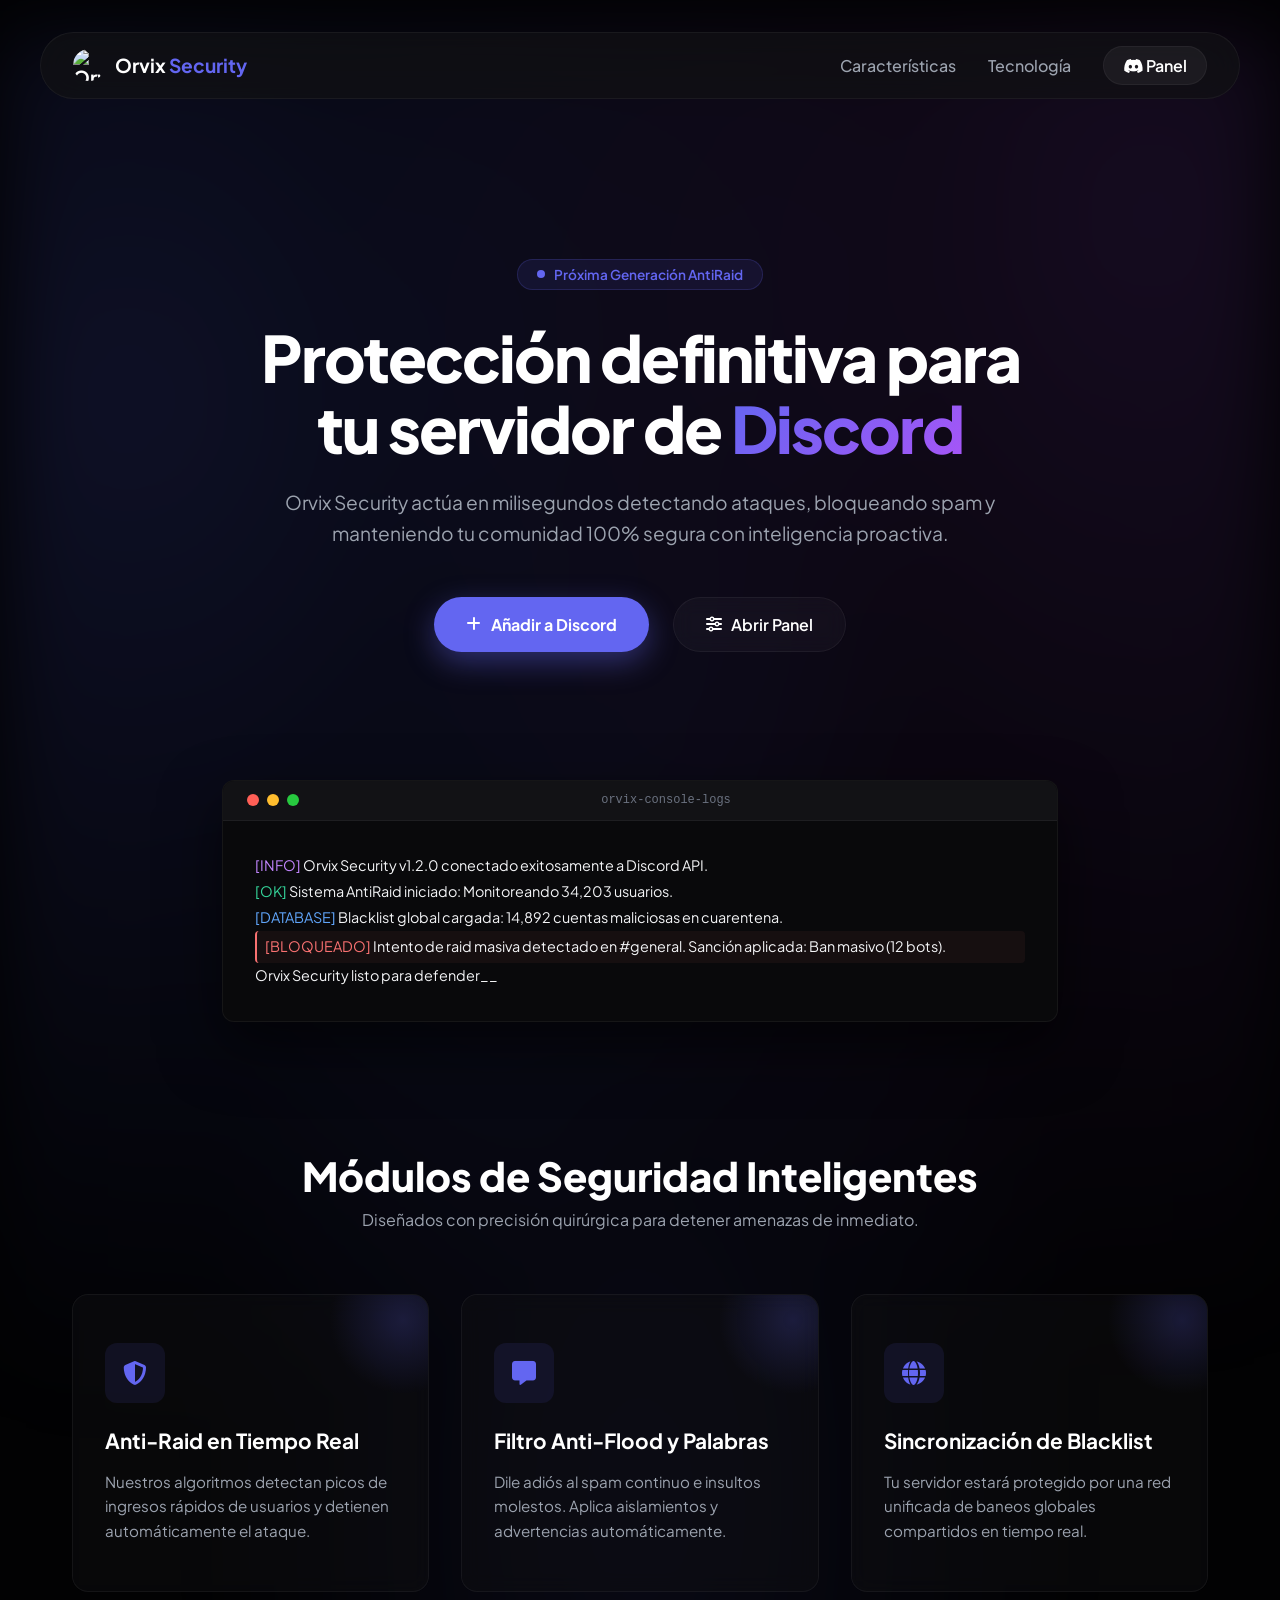
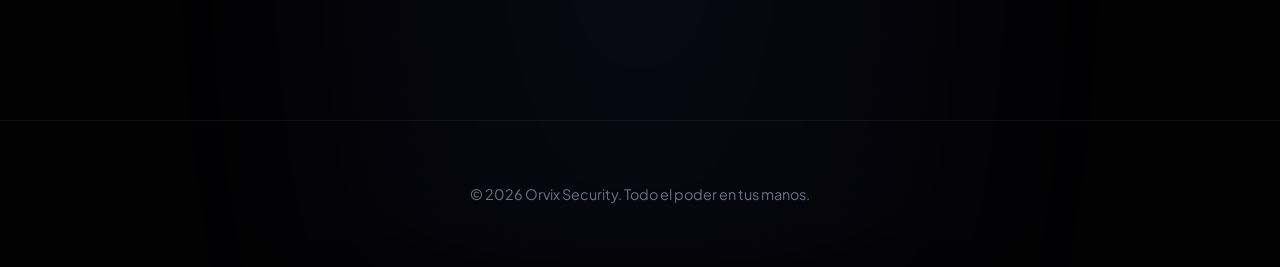
==== index.html @ feacaa22 "jl" ====
<!DOCTYPE html>
<html lang="es">
<head>
    <meta charset="UTF-8">
    <meta name="viewport" content="width=device-width, initial-scale=1.0">
    <title>Orvix Security - Bot AntiRaid y Moderación de Discord</title>
    <link href="https://fonts.googleapis.com/css2?family=Outfit:wght@300;400;500;600;700;800&family=Plus+Jakarta+Sans:wght@300;400;500;600;700;800&display=swap" rel="stylesheet">
    <link rel="stylesheet" href="css/style.css">
    <link rel="stylesheet" href="https://cdnjs.cloudflare.com/ajax/libs/font-awesome/6.4.0/css/all.min.css">
    <link href="https://unpkg.com/aos@2.3.1/dist/aos.css" rel="stylesheet">
</head>
<body class="landing-body">
    <div class="mesh-gradient"></div>

    <nav class="nav-pill" data-aos="fade-down" data-aos-duration="1000">
        <div class="nav-logo">
            <img src="https://media.discordapp.net/attachments/1495355837869330542/1496602195796295752/standard.gif?ex=69ea7ae9&is=69e92969&hm=0b5e1626ff31b39a719d5ad68969582fd175953d2feea254661c828d80ffaebe&=" alt="Orvix Logo">
            <span>Orvix <strong>Security</strong></span>
        </div>
        <div class="nav-links-wrapper">
            <a href="#features">Características</a>
            <a href="#mockup">Tecnología</a>
            <a href="https://discord.com/oauth2/authorize?client_id=1496434065375629362&response_type=code&redirect_uri=https%3A%2F%2Forvixbot.vercel.app%2Fcallback&scope=identify+guilds" class="btn-nav-login"><i class="fa-brands fa-discord"></i> Panel</a>
        </div>
    </nav>

    <header class="hero-section">
        <div class="hero-container">
            <div class="hero-badge" data-aos="fade-up" data-aos-duration="800">
                <span class="pulse-dot"></span> Próxima Generación AntiRaid
            </div>
            <h1 data-aos="fade-up" data-aos-delay="100" data-aos-duration="1000">
                Protección definitiva para tu servidor de <span>Discord</span>
            </h1>
            <p data-aos="fade-up" data-aos-delay="200" data-aos-duration="1000">
                Orvix Security actúa en milisegundos detectando ataques, bloqueando spam y manteniendo tu comunidad 100% segura con inteligencia proactiva.
            </p>
            <div class="hero-cta-group" data-aos="fade-up" data-aos-delay="300" data-aos-duration="1000">
                <a href="#" class="btn-glow-primary"><i class="fa-solid fa-plus"></i> Añadir a Discord</a>
                <a href="https://discord.com/oauth2/authorize?client_id=1496434065375629362&response_type=code&redirect_uri=https%3A%2F%2Forvixbot.vercel.app%2Fcallback&scope=identify+guilds" class="btn-glass"><i class="fa-solid fa-sliders"></i> Abrir Panel</a>
            </div>
        </div>
    </header>

    <section id="mockup" class="mockup-section" data-aos="fade-up" data-aos-duration="1200">
        <div class="terminal-container">
            <div class="terminal-header">
                <div class="terminal-buttons">
                    <span></span>
                    <span></span>
                    <span></span>
                </div>
                <div class="terminal-title">orvix-console-logs</div>
            </div>
            <div class="terminal-body">
                <p class="t-line"><span class="t-purple">[INFO]</span> Orvix Security v1.2.0 conectado exitosamente a Discord API.</p>
                <p class="t-line"><span class="t-green">[OK]</span> Sistema AntiRaid iniciado: Monitoreando 34,203 usuarios.</p>
                <p class="t-line"><span class="t-blue">[DATABASE]</span> Blacklist global cargada: 14,892 cuentas maliciosas en cuarentena.</p>
                <p class="t-line alert-line"><span class="t-red">[BLOQUEADO]</span> Intento de raid masiva detectado en #general. Sanción aplicada: Ban masivo (12 bots).</p>
                <p class="t-line cursor-line">Orvix Security listo para defender_</p>
            </div>
        </div>
    </section>

    <section id="features" class="features-section">
        <div class="section-header" data-aos="fade-up">
            <h2>Módulos de Seguridad Inteligentes</h2>
            <p>Diseñados con precisión quirúrgica para detener amenazas de inmediato.</p>
        </div>
        <div class="features-grid-custom">
            <div class="glass-feature-card" data-aos="fade-up" data-aos-delay="100">
                <div class="card-glow"></div>
                <div class="feature-icon"><i class="fa-solid fa-shield-halved"></i></div>
                <h3>Anti-Raid en Tiempo Real</h3>
                <p>Nuestros algoritmos detectan picos de ingresos rápidos de usuarios y detienen automáticamente el ataque.</p>
            </div>
            <div class="glass-feature-card" data-aos="fade-up" data-aos-delay="200">
                <div class="card-glow"></div>
                <div class="feature-icon"><i class="fa-solid fa-message"></i></div>
                <h3>Filtro Anti-Flood y Palabras</h3>
                <p>Dile adiós al spam continuo e insultos molestos. Aplica aislamientos y advertencias automáticamente.</p>
            </div>
            <div class="glass-feature-card" data-aos="fade-up" data-aos-delay="300">
                <div class="card-glow"></div>
                <div class="feature-icon"><i class="fa-solid fa-globe"></i></div>
                <h3>Sincronización de Blacklist</h3>
                <p>Tu servidor estará protegido por una red unificada de baneos globales compartidos en tiempo real.</p>
            </div>
        </div>
    </section>

    <footer class="landing-footer">
        <p>&copy; 2026 Orvix Security. Todo el poder en tus manos.</p>
    </footer>

    <script src="https://unpkg.com/aos@2.3.1/dist/aos.js"></script>
    <script>
        AOS.init({ once: true });
    </script>
</body>
</html>
---- css/style.css ----
/* SISTEMA DE DISEÑO PREMIUM ORVIX SECURITY */
:root {
    --bg-black: #050505;
    --bg-darker: #0c0c0e;
    --bg-card: #121215;
    --bg-input: #1a1a1f;
    --border-color: rgba(255, 255, 255, 0.05);
    
    --primary: #5865F2; /* Discord Blurple */
    --primary-vibrant: #6366f1; /* Neon Indigo */
    --accent: #a855f7; /* Purple */
    --success: #10b981;
    --error: #ef4444;

    --text-white: #ffffff;
    --text-gray: #f3f4f6;
    --text-muted: #9ca3af;
    --text-dark: #6b7280;
}

* {
    margin: 0;
    padding: 0;
    box-sizing: border-box;
    font-family: 'Plus Jakarta Sans', 'Outfit', sans-serif;
    scroll-behavior: smooth;
}

body {
    background-color: var(--bg-black);
    color: var(--text-white);
    overflow-x: hidden;
}

/* --- ESTILOS DE LA LANDING PAGE --- */
.landing-body {
    background: #020203;
    position: relative;
    min-height: 100vh;
}

.mesh-gradient {
    position: absolute;
    top: 0; left: 0; right: 0; bottom: 0;
    background-image: 
        radial-gradient(at 10% 20%, rgba(88, 101, 242, 0.15) 0px, transparent 50%),
        radial-gradient(at 90% 10%, rgba(168, 85, 247, 0.12) 0px, transparent 50%),
        radial-gradient(at 50% 80%, rgba(99, 102, 241, 0.08) 0px, transparent 50%);
    filter: blur(40px);
    z-index: 0;
    pointer-events: none;
}

/* Nav Píldora Flotante */
.nav-pill {
    display: flex;
    justify-content: space-between;
    align-items: center;
    max-width: 1200px;
    margin: 2rem auto;
    padding: 0.8rem 2rem;
    background: rgba(18, 18, 21, 0.7);
    border: 1px solid var(--border-color);
    border-radius: 100px;
    backdrop-filter: blur(20px);
    position: sticky;
    top: 2rem;
    z-index: 100;
}

.nav-logo {
    display: flex;
    align-items: center;
    gap: 0.6rem;
    font-size: 1.2rem;
    font-weight: 700;
}
.nav-logo img {
    width: 32px;
    height: 32px;
    border-radius: 50%;
}
.nav-logo span strong {
    color: var(--primary-vibrant);
}

.nav-links-wrapper {
    display: flex;
    gap: 2rem;
    align-items: center;
}
.nav-links-wrapper a {
    color: var(--text-muted);
    text-decoration: none;
    font-weight: 500;
    transition: color 0.3s;
}
.nav-links-wrapper a:hover {
    color: var(--text-white);
}

.btn-nav-login {
    background: rgba(255, 255, 255, 0.05);
    color: var(--text-white) !important;
    border: 1px solid var(--border-color);
    padding: 0.5rem 1.2rem;
    border-radius: 50px;
    font-weight: 600 !important;
    transition: all 0.3s !important;
}
.btn-nav-login:hover {
    background: var(--text-white);
    color: var(--bg-black) !important;
}

/* Hero Section */
.hero-section {
    display: flex;
    flex-direction: column;
    justify-content: center;
    align-items: center;
    text-align: center;
    padding: 8rem 2rem 4rem 2rem;
    position: relative;
    z-index: 2;
}

.hero-container {
    max-width: 800px;
}

.hero-badge {
    background: rgba(99, 102, 241, 0.1);
    border: 1px solid rgba(99, 102, 241, 0.2);
    color: var(--primary-vibrant);
    padding: 0.4rem 1.2rem;
    border-radius: 50px;
    font-size: 0.85rem;
    font-weight: 600;
    display: inline-flex;
    align-items: center;
    gap: 0.6rem;
    margin-bottom: 2rem;
}

.pulse-dot {
    width: 8px;
    height: 8px;
    background: var(--primary-vibrant);
    border-radius: 50%;
    animation: pulse 1.5s infinite;
}
@keyframes pulse {
    0% { transform: scale(0.95); box-shadow: 0 0 0 0 rgba(99, 102, 241, 0.7); }
    70% { transform: scale(1); box-shadow: 0 0 0 8px rgba(99, 102, 241, 0); }
    100% { transform: scale(0.95); box-shadow: 0 0 0 0 rgba(99, 102, 241, 0); }
}

.hero-section h1 {
    font-size: 4rem;
    font-weight: 800;
    line-height: 1.1;
    margin-bottom: 1.5rem;
    letter-spacing: -2px;
}
.hero-section h1 span {
    background: linear-gradient(135deg, var(--primary-vibrant), var(--accent));
    -webkit-background-clip: text;
    -webkit-text-fill-color: transparent;
}

.hero-section p {
    color: var(--text-muted);
    font-size: 1.2rem;
    line-height: 1.6;
    margin-bottom: 3rem;
}

.hero-cta-group {
    display: flex;
    gap: 1.5rem;
    justify-content: center;
}

/* BOTONES PREMIUM GLOw */
.btn-glow-primary {
    background: var(--primary-vibrant);
    color: var(--text-white);
    border: none;
    padding: 1rem 2rem;
    border-radius: 50px;
    font-weight: 700;
    cursor: pointer;
    font-size: 1rem;
    text-decoration: none;
    display: inline-flex;
    align-items: center;
    gap: 0.6rem;
    box-shadow: 0 10px 30px rgba(99, 102, 241, 0.4);
    transition: all 0.3s;
}
.btn-glow-primary:hover {
    transform: translateY(-3px);
    box-shadow: 0 15px 35px rgba(99, 102, 241, 0.6);
}

.btn-glass {
    background: rgba(255, 255, 255, 0.03);
    color: var(--text-white);
    border: 1px solid var(--border-color);
    padding: 1rem 2rem;
    border-radius: 50px;
    font-weight: 600;
    cursor: pointer;
    font-size: 1rem;
    text-decoration: none;
    display: inline-flex;
    align-items: center;
    gap: 0.6rem;
    backdrop-filter: blur(10px);
    transition: all 0.3s;
}
.btn-glass:hover {
    background: rgba(255, 255, 255, 0.08);
    transform: translateY(-3px);
}

/* Mockup Terminal */
.mockup-section {
    max-width: 900px;
    margin: 4rem auto;
    padding: 0 2rem;
    z-index: 2;
    position: relative;
}
.terminal-container {
    background: #09090b;
    border: 1px solid var(--border-color);
    border-radius: 12px;
    overflow: hidden;
    box-shadow: 0 25px 60px rgba(0,0,0,0.6);
}
.terminal-header {
    background: #121215;
    padding: 0.8rem 1.5rem;
    display: flex;
    align-items: center;
    border-bottom: 1px solid var(--border-color);
}
.terminal-buttons {
    display: flex;
    gap: 0.5rem;
}
.terminal-buttons span {
    width: 12px;
    height: 12px;
    border-radius: 50%;
    display: inline-block;
}
.terminal-buttons span:nth-child(1) { background: #ff5f56; }
.terminal-buttons span:nth-child(2) { background: #ffbd2e; }
.terminal-buttons span:nth-child(3) { background: #27c93f; }
.terminal-title {
    margin: 0 auto;
    font-size: 0.75rem;
    font-family: monospace;
    color: var(--text-dark);
}
.terminal-body {
    padding: 2rem;
    font-family: monospace;
    font-size: 0.9rem;
    line-height: 1.8;
}
.t-line { color: var(--text-gray); }
.t-purple { color: #c084fc; }
.t-green { color: #34d399; }
.t-blue { color: #60a5fa; }
.t-red { color: #f87171; }
.alert-line {
    background: rgba(248, 113, 113, 0.05);
    padding: 0.2rem 0.5rem;
    border-radius: 4px;
    border-left: 2px solid #f87171;
}
.cursor-line::after {
    content: '_';
    animation: blink 1s infinite;
}
@keyframes blink { 50% { opacity: 0; } }

/* Features Section (Landing) */
.features-section {
    max-width: 1200px;
    margin: 8rem auto;
    padding: 0 2rem;
    z-index: 2;
    position: relative;
}
.section-header {
    text-align: center;
    margin-bottom: 4rem;
}
.section-header h2 {
    font-size: 2.5rem;
    font-weight: 800;
    margin-bottom: 0.5rem;
}
.section-header p {
    color: var(--text-muted);
}
.features-grid-custom {
    display: grid;
    grid-template-columns: repeat(auto-fit, minmax(320px, 1fr));
    gap: 2rem;
}
.glass-feature-card {
    background: rgba(18, 18, 21, 0.4);
    border: 1px solid var(--border-color);
    padding: 3rem 2rem;
    border-radius: 16px;
    backdrop-filter: blur(10px);
    position: relative;
    overflow: hidden;
    transition: all 0.3s ease;
}
.glass-feature-card:hover {
    transform: translateY(-5px);
    border-color: rgba(99, 102, 241, 0.3);
    box-shadow: 0 15px 40px rgba(99, 102, 241, 0.1);
}
.card-glow {
    position: absolute;
    width: 150px;
    height: 150px;
    background: radial-gradient(circle, rgba(99, 102, 241, 0.2) 0%, transparent 70%);
    top: -50px;
    right: -50px;
}
.feature-icon {
    width: 60px;
    height: 60px;
    border-radius: 12px;
    background: rgba(99, 102, 241, 0.1);
    color: var(--primary-vibrant);
    display: flex;
    align-items: center;
    justify-content: center;
    font-size: 1.5rem;
    margin-bottom: 1.5rem;
}
.glass-feature-card h3 {
    font-size: 1.3rem;
    font-weight: 700;
    margin-bottom: 1rem;
}
.glass-feature-card p {
    color: var(--text-muted);
    font-size: 0.95rem;
    line-height: 1.6;
}

.landing-footer {
    text-align: center;
    padding: 4rem;
    border-top: 1px solid var(--border-color);
    color: var(--text-dark);
    font-size: 0.9rem;
}

/* --- ESTILOS DEL DASHBOARD --- */
.dashboard-body {
    background-color: var(--bg-black);
    display: flex;
    height: 100vh;
    overflow: hidden;
}

/* Sidebar Nueva */
.dashboard-sidebar {
    width: 280px;
    background: var(--bg-darker);
    border-right: 1px solid var(--border-color);
    display: flex;
    flex-direction: column;
    justify-content: space-between;
    padding: 2rem 1.5rem;
    z-index: 10;
}
.sidebar-logo {
    display: flex;
    align-items: center;
    gap: 0.8rem;
    margin-bottom: 3rem;
}
.sidebar-logo img {
    width: 36px;
    height: 36px;
    border-radius: 50%;
}
.logo-meta h3 {
    font-size: 1.2rem;
    font-weight: 800;
    line-height: 1;
}
.logo-meta span {
    font-size: 0.65rem;
    color: var(--text-dark);
    font-weight: 700;
    letter-spacing: 1px;
}
.sidebar-nav {
    display: flex;
    flex-direction: column;
    gap: 2rem;
}
.grp-label {
    font-size: 0.7rem;
    font-weight: 800;
    color: var(--text-dark);
    letter-spacing: 1px;
    display: block;
    margin-bottom: 0.8rem;
}
.nav-item {
    display: flex;
    align-items: center;
    gap: 0.8rem;
    padding: 0.75rem 1rem;
    border-radius: 12px;
    color: var(--text-muted);
    text-decoration: none;
    font-weight: 600;
    font-size: 0.9rem;
    transition: all 0.2s;
    margin-bottom: 0.3rem;
}
.nav-item i {
    font-size: 1.05rem;
}
.nav-item:hover:not(.disabled) {
    color: var(--text-white);
    background: rgba(255, 255, 255, 0.02);
}
.nav-item.active {
    background: rgba(99, 102, 241, 0.1);
    color: var(--primary-vibrant);
}
.nav-item.disabled {
    opacity: 0.4;
    cursor: not-allowed;
}
.soon-badge {
    margin-left: auto;
    font-size: 0.6rem;
    background: rgba(255, 255, 255, 0.05);
    padding: 0.2rem 0.5rem;
    border-radius: 50px;
    color: var(--text-dark);
}

.support-button {
    background: rgba(88, 101, 242, 0.1);
    color: var(--primary);
    text-decoration: none;
    font-weight: 700;
    padding: 0.8rem;
    border-radius: 12px;
    text-align: center;
    display: block;
    margin-bottom: 1.5rem;
    border: 1px solid rgba(88, 101, 242, 0.2);
    transition: all 0.2s;
}
.support-button:hover {
    background: var(--primary);
    color: var(--text-white);
}

.user-info-card {
    display: flex;
    align-items: center;
    gap: 0.8rem;
    background: rgba(255, 255, 255, 0.02);
    border: 1px solid var(--border-color);
    padding: 0.8rem;
    border-radius: 12px;
    margin-bottom: 1rem;
}
.avatar-img {
    width: 32px;
    height: 32px;
    border-radius: 50%;
}
.user-tag {
    font-weight: 600;
    font-size: 0.85rem;
    white-space: nowrap;
    overflow: hidden;
    text-overflow: ellipsis;
}
.logout-button {
    color: var(--error);
    text-decoration: none;
    font-weight: 600;
    font-size: 0.9rem;
    display: flex;
    align-items: center;
    justify-content: center;
    gap: 0.5rem;
    padding: 0.75rem;
    border-radius: 12px;
    transition: background 0.2s;
}
.logout-button:hover {
    background: rgba(239, 68, 68, 0.05);
}

/* Área de contenido */
.dashboard-content {
    flex: 1;
    position: relative;
    background: #080809;
}
.content-scrollable {
    height: 100vh;
    overflow-y: auto;
    padding: 3rem 4rem;
}

/* Pantalla de carga / Error */
.overlay-screen {
    position: absolute;
    inset: 0;
    display: flex;
    flex-direction: column;
    align-items: center;
    justify-content: center;
    background: var(--bg-black);
    z-index: 50;
}
.animated-spinner {
    width: 48px;
    height: 48px;
    border: 3px solid rgba(99, 102, 241, 0.1);
    border-top: 3px solid var(--primary-vibrant);
    border-radius: 50%;
    animation: spin 1s linear infinite;
    margin-bottom: 1.5rem;
}

/* Meta badges */
.top-meta-badge {
    background: rgba(16, 185, 129, 0.1);
    border: 1px solid rgba(16, 185, 129, 0.2);
    color: var(--success);
    font-weight: 700;
    font-size: 0.75rem;
    letter-spacing: 0.5px;
    padding: 0.4rem 0.8rem;
    border-radius: 50px;
    display: inline-flex;
    align-items: center;
    gap: 0.5rem;
    margin-bottom: 1.5rem;
}
.pulse-green {
    width: 6px;
    height: 6px;
    background: var(--success);
    border-radius: 50%;
    animation: pulse-g 1.5s infinite;
}
@keyframes pulse-g {
    0% { transform: scale(0.95); box-shadow: 0 0 0 0 rgba(16, 185, 129, 0.7); }
    70% { transform: scale(1); box-shadow: 0 0 0 6px rgba(16, 185, 129, 0); }
    100% { transform: scale(0.95); box-shadow: 0 0 0 0 rgba(16, 185, 129, 0); }
}

.dash-title {
    font-size: 2.2rem;
    font-weight: 800;
    margin-bottom: 0.4rem;
    letter-spacing: -1px;
}
.dash-subtitle {
    color: var(--text-muted);
    font-size: 0.95rem;
    margin-bottom: 3rem;
}

/* Cuadrícula de Servidores */
.servers-grid-container {
    display: grid;
    grid-template-columns: repeat(auto-fill, minmax(350px, 1fr));
    gap: 1.5rem;
}
.premium-server-card {
    background: var(--bg-card);
    border: 1px solid var(--border-color);
    border-radius: 16px;
    padding: 1.5rem;
    display: flex;
    align-items: center;
    gap: 1.2rem;
    transition: all 0.3s ease;
    cursor: pointer;
    position: relative;
    overflow: hidden;
}
.premium-server-card:hover {
    transform: translateY(-3px);
    border-color: rgba(99, 102, 241, 0.3);
    box-shadow: 0 10px 30px rgba(0,0,0,0.4);
}
.card-icon {
    width: 54px;
    height: 54px;
    border-radius: 14px;
    background: rgba(99, 102, 241, 0.1);
    color: var(--primary-vibrant);
    display: flex;
    align-items: center;
    justify-content: center;
    font-weight: 800;
    font-size: 1.2rem;
    object-fit: cover;
}
.card-info {
    flex: 1;
    overflow: hidden;
}
.card-name {
    font-weight: 700;
    font-size: 1.05rem;
    white-space: nowrap;
    overflow: hidden;
    text-overflow: ellipsis;
    margin-bottom: 0.1rem;
}
.card-id {
    font-size: 0.75rem;
    color: var(--text-dark);
}
.btn-card-action {
    background: rgba(255, 255, 255, 0.03);
    border: 1px solid var(--border-color);
    color: var(--text-muted);
    padding: 0.5rem 1rem;
    border-radius: 10px;
    font-size: 0.8rem;
    font-weight: 600;
    cursor: pointer;
    transition: all 0.2s;
}
.premium-server-card:hover .btn-card-action {
    background: var(--primary-vibrant);
    color: var(--text-white);
    border-color: var(--primary-vibrant);
}

/* VISTA AJUSTES INTERNA */
.back-link-wrapper {
    color: var(--text-muted);
    font-weight: 600;
    font-size: 0.9rem;
    display: inline-flex;
    align-items: center;
    gap: 0.5rem;
    cursor: pointer;
    margin-bottom: 2rem;
    transition: color 0.2s;
}
.back-link-wrapper:hover {
    color: var(--text-white);
}

.modules-grid-layout {
    display: grid;
    grid-template-columns: repeat(auto-fill, minmax(360px, 1fr));
    gap: 1.5rem;
    margin-bottom: 4rem;
}

/* Tarjetas de Módulos Premium */
.premium-card {
    background: var(--bg-card);
    border: 1px solid var(--border-color);
    border-radius: 16px;
    padding: 2rem;
    position: relative;
    overflow: hidden;
    transition: all 0.3s;
}
.premium-card:hover {
    border-color: rgba(99, 102, 241, 0.2);
}
.card-glow-bg {
    position: absolute;
    width: 200px;
    height: 200px;
    background: radial-gradient(circle, rgba(99, 102, 241, 0.03) 0%, transparent 70%);
    bottom: -100px;
    right: -100px;
}
.card-header-flex {
    display: flex;
    justify-content: space-between;
    align-items: center;
    margin-bottom: 0.8rem;
}
.card-header-flex h3 {
    font-size: 1.15rem;
    font-weight: 700;
}
.card-desc {
    color: var(--text-muted);
    font-size: 0.85rem;
    line-height: 1.5;
    margin-bottom: 1.5rem;
}
.card-options {
    margin-top: 1rem;
}
.input-lbl {
    display: block;
    font-size: 0.75rem;
    font-weight: 700;
    color: var(--text-dark);
    text-transform: uppercase;
    letter-spacing: 0.5px;
    margin-bottom: 0.4rem;
}

/* Controles personalizados */
.custom-select, .custom-textarea {
    width: 100%;
    background: var(--bg-input);
    border: 1px solid var(--border-color);
    color: var(--text-white);
    padding: 0.8rem 1rem;
    border-radius: 10px;
    font-size: 0.9rem;
    outline: none;
    transition: border-color 0.2s;
}
.custom-select:focus, .custom-textarea:focus {
    border-color: var(--primary-vibrant);
}
.custom-textarea {
    resize: vertical;
    min-height: 80px;
}

.save-bar {
    display: flex;
    justify-content: flex-end;
}

/* Switch Moderno */
.switch-modern {
    position: relative;
    display: inline-block;
    width: 46px;
    height: 24px;
}
.switch-modern input { opacity: 0; width: 0; height: 0; }
.switch-slider {
    position: absolute;
    cursor: pointer;
    inset: 0;
    background-color: var(--bg-input);
    transition: .3s;
    border-radius: 34px;
    border: 1px solid var(--border-color);
}
.switch-slider:before {
    position: absolute;
    content: "";
    height: 16px;
    width: 16px;
    left: 3px;
    bottom: 3px;
    background-color: var(--text-muted);
    transition: .3s;
    border-radius: 50%;
}
.switch-modern input:checked + .switch-slider {
    background-color: var(--primary-vibrant);
    border-color: var(--primary-vibrant);
}
.switch-modern input:checked + .switch-slider:before {
    transform: translateX(22px);
    background-color: var(--text-white);
}

/* Notificación Flotante Estilo Toast */
.toast-card {
    position: fixed;
    bottom: 2rem;
    right: 2rem;
    background: var(--bg-card);
    border: 1px solid var(--border-color);
    border-radius: 16px;
    padding: 1rem 1.5rem;
    display: flex;
    align-items: center;
    gap: 1rem;
    box-shadow: 0 20px 40px rgba(0,0,0,0.5);
    transform: translateY(150px);
    opacity: 0;
    transition: all 0.4s cubic-bezier(0.175, 0.885, 0.32, 1.275);
    z-index: 1000;
}
.toast-card.show {
    transform: translateY(0);
    opacity: 1;
}
.toast-indicator {
    width: 10px;
    height: 10px;
    border-radius: 50%;
    background: var(--success);
}
.toast-card.error .toast-indicator {
    background: var(--error);
}
.toast-body-content h4 {
    font-size: 0.9rem;
    font-weight: 700;
}
.toast-body-content p {
    font-size: 0.8rem;
    color: var(--text-muted);
}
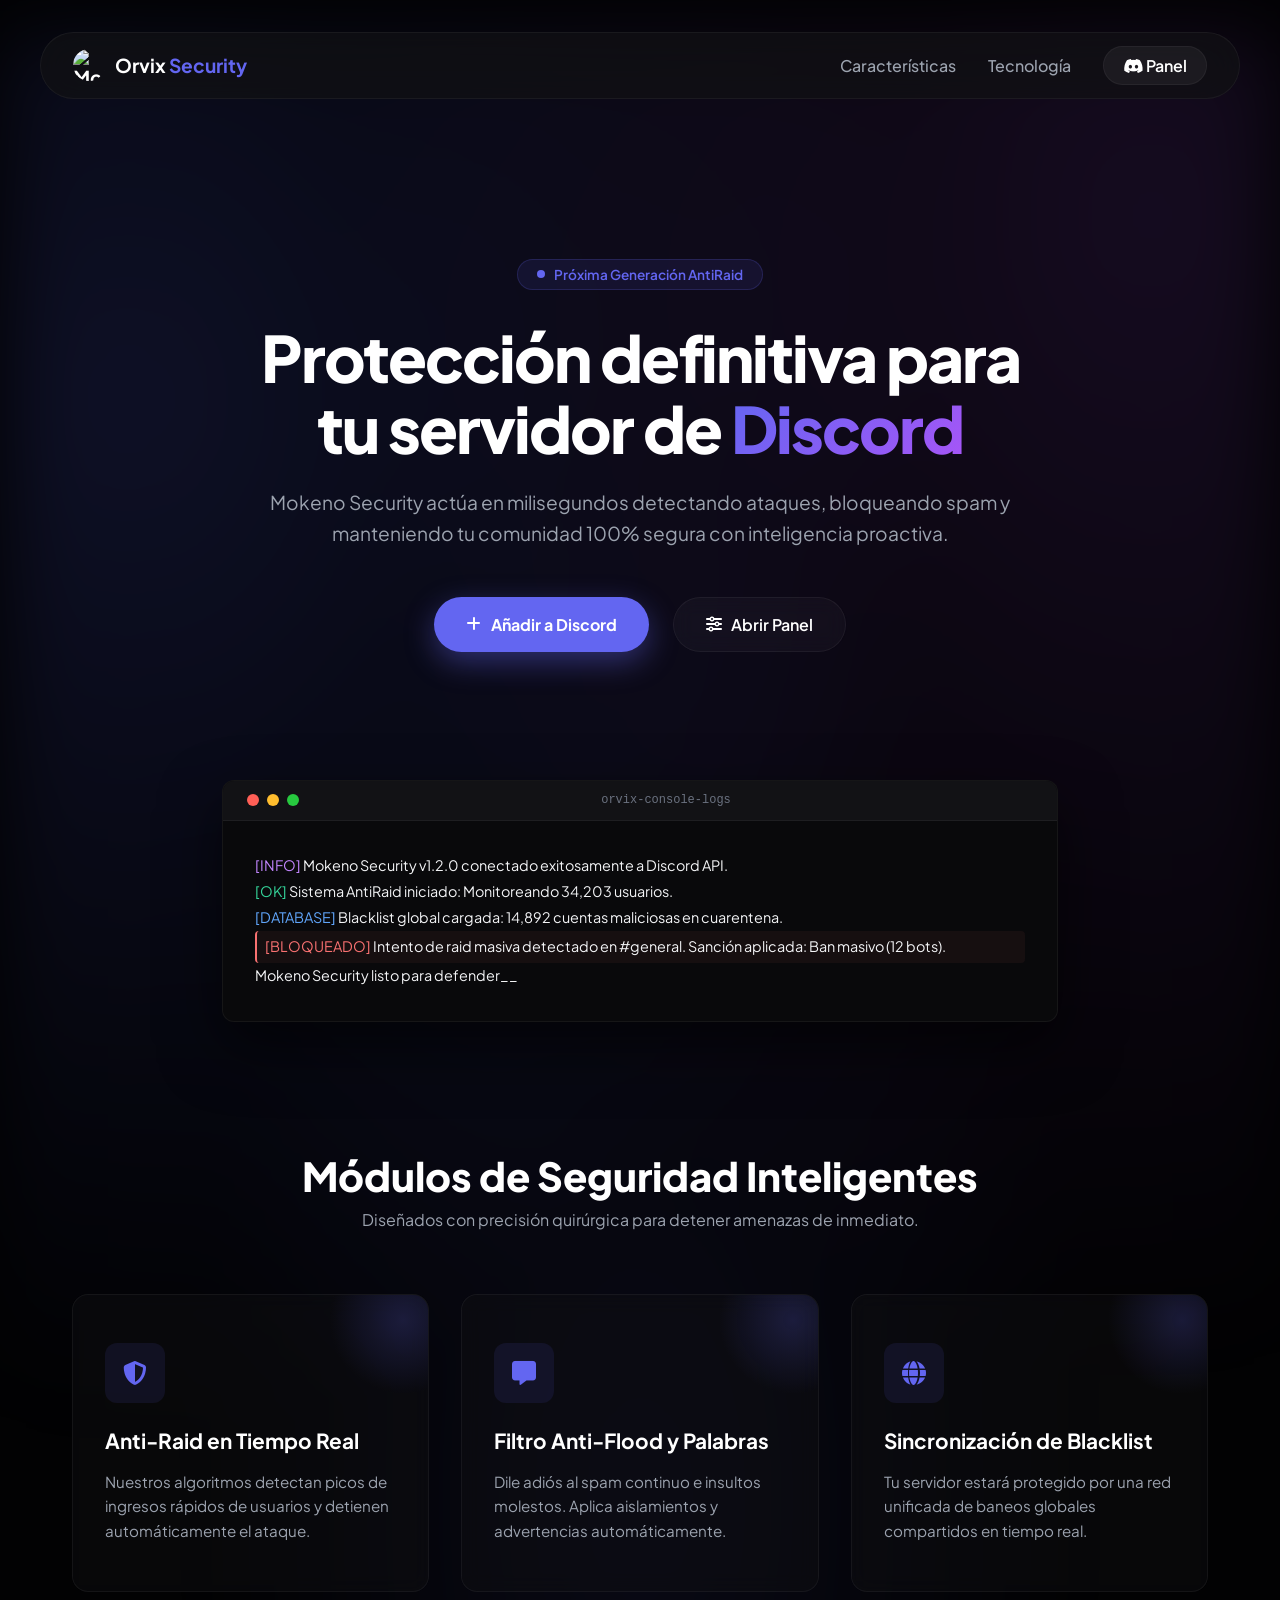
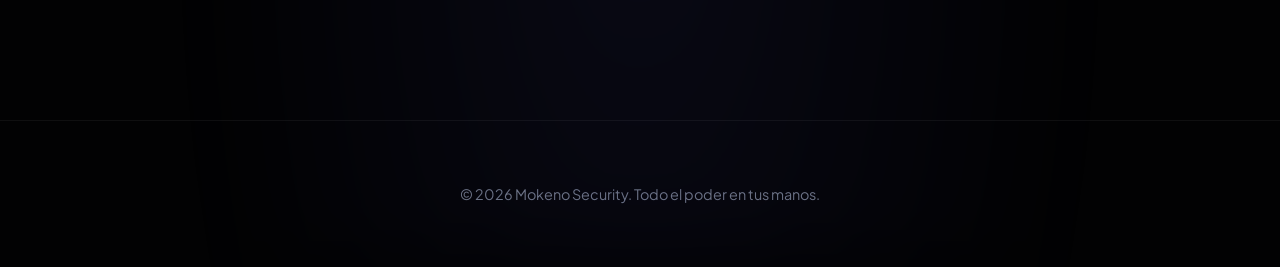
==== commit 5e6eb05a: "fg" ====
--- a/index.html
+++ b/index.html
@@ -3,24 +3,26 @@
 <head>
     <meta charset="UTF-8">
     <meta name="viewport" content="width=device-width, initial-scale=1.0">
-    <title>Orvix Security - Bot AntiRaid y Moderación de Discord</title>
+    <title>Mokeno Security - Bot AntiRaid y Moderación de Discord</title>
     <link href="https://fonts.googleapis.com/css2?family=Outfit:wght@300;400;500;600;700;800&family=Plus+Jakarta+Sans:wght@300;400;500;600;700;800&display=swap" rel="stylesheet">
     <link rel="stylesheet" href="css/style.css">
     <link rel="stylesheet" href="https://cdnjs.cloudflare.com/ajax/libs/font-awesome/6.4.0/css/all.min.css">
     <link href="https://unpkg.com/aos@2.3.1/dist/aos.css" rel="stylesheet">
 </head>
 <body class="landing-body">
+    <!-- Malla de gradiente interactiva de fondo -->
     <div class="mesh-gradient"></div>
 
+    <!-- Navegación Flotante Tipo Píldora -->
     <nav class="nav-pill" data-aos="fade-down" data-aos-duration="1000">
         <div class="nav-logo">
-            <img src="https://media.discordapp.net/attachments/1495355837869330542/1496602195796295752/standard.gif?ex=69ea7ae9&is=69e92969&hm=0b5e1626ff31b39a719d5ad68969582fd175953d2feea254661c828d80ffaebe&=" alt="Orvix Logo">
+            <img src="https://i.ibb.co/cSg12pdZ/ct54.webp" alt="Mokeno Logo">
             <span>Orvix <strong>Security</strong></span>
         </div>
         <div class="nav-links-wrapper">
             <a href="#features">Características</a>
             <a href="#mockup">Tecnología</a>
-            <a href="https://discord.com/oauth2/authorize?client_id=1496434065375629362&response_type=code&redirect_uri=https%3A%2F%2Forvixbot.vercel.app%2Fcallback&scope=identify+guilds" class="btn-nav-login"><i class="fa-brands fa-discord"></i> Panel</a>
+            <a href="https://discord.com/oauth2/authorize?client_id=1496434065375629362&response_type=code&redirect_uri=https%3A%2F%2Fmokeno-security.vercel.app%2Fcallback&scope=identify+guilds" class="btn-nav-login"><i class="fa-brands fa-discord"></i> Panel</a>
         </div>
     </nav>
 
@@ -33,11 +35,11 @@
                 Protección definitiva para tu servidor de <span>Discord</span>
             </h1>
             <p data-aos="fade-up" data-aos-delay="200" data-aos-duration="1000">
-                Orvix Security actúa en milisegundos detectando ataques, bloqueando spam y manteniendo tu comunidad 100% segura con inteligencia proactiva.
+                Mokeno Security actúa en milisegundos detectando ataques, bloqueando spam y manteniendo tu comunidad 100% segura con inteligencia proactiva.
             </p>
             <div class="hero-cta-group" data-aos="fade-up" data-aos-delay="300" data-aos-duration="1000">
                 <a href="#" class="btn-glow-primary"><i class="fa-solid fa-plus"></i> Añadir a Discord</a>
-                <a href="https://discord.com/oauth2/authorize?client_id=1496434065375629362&response_type=code&redirect_uri=https%3A%2F%2Forvixbot.vercel.app%2Fcallback&scope=identify+guilds" class="btn-glass"><i class="fa-solid fa-sliders"></i> Abrir Panel</a>
+                <a href="https://discord.com/oauth2/authorize?client_id=1496434065375629362&response_type=code&redirect_uri=https%3A%2F%2Fmokeno-security.vercel.app%2Fcallback&scope=identify+guilds" class="btn-glass"><i class="fa-solid fa-sliders"></i> Abrir Panel</a>
             </div>
         </div>
     </header>
@@ -53,11 +55,11 @@
                 <div class="terminal-title">orvix-console-logs</div>
             </div>
             <div class="terminal-body">
-                <p class="t-line"><span class="t-purple">[INFO]</span> Orvix Security v1.2.0 conectado exitosamente a Discord API.</p>
+                <p class="t-line"><span class="t-purple">[INFO]</span> Mokeno Security v1.2.0 conectado exitosamente a Discord API.</p>
                 <p class="t-line"><span class="t-green">[OK]</span> Sistema AntiRaid iniciado: Monitoreando 34,203 usuarios.</p>
                 <p class="t-line"><span class="t-blue">[DATABASE]</span> Blacklist global cargada: 14,892 cuentas maliciosas en cuarentena.</p>
                 <p class="t-line alert-line"><span class="t-red">[BLOQUEADO]</span> Intento de raid masiva detectado en #general. Sanción aplicada: Ban masivo (12 bots).</p>
-                <p class="t-line cursor-line">Orvix Security listo para defender_</p>
+                <p class="t-line cursor-line">Mokeno Security listo para defender_</p>
             </div>
         </div>
     </section>
@@ -90,7 +92,7 @@
     </section>
 
     <footer class="landing-footer">
-        <p>&copy; 2026 Orvix Security. Todo el poder en tus manos.</p>
+        <p>&copy; 2026 Mokeno Security. Todo el poder en tus manos.</p>
     </footer>
 
     <script src="https://unpkg.com/aos@2.3.1/dist/aos.js"></script>
--- a/css/style.css
+++ b/css/style.css
@@ -1,4 +1,4 @@
-/* SISTEMA DE DISEÑO PREMIUM ORVIX SECURITY */
+﻿/* SISTEMA DE DISEÑO PREMIUM Mokeno Security */
 :root {
     --bg-black: #050505;
     --bg-darker: #0c0c0e;
@@ -833,3 +833,66 @@
     font-size: 0.8rem;
     color: var(--text-muted);
 }
+
+/* --- RESPONSIVE / MOBILE DESIGN --- */
+@media (max-width: 800px) {
+    /* Landing Page Responsive */
+    .nav-pill {
+        flex-direction: column;
+        gap: 1rem;
+        padding: 1rem;
+        border-radius: 20px;
+    }
+    .hero-section h1 {
+        font-size: 2.5rem;
+    }
+    .hero-cta-group {
+        flex-direction: column;
+        width: 100%;
+    }
+    .hero-cta-group a {
+        width: 100%;
+        justify-content: center;
+    }
+    
+    /* Dashboard Responsive */
+    .dashboard-body {
+        flex-direction: column;
+        height: auto;
+        overflow: auto;
+    }
+    .dashboard-sidebar {
+        width: 100%;
+        height: auto;
+        border-right: none;
+        border-bottom: 1px solid var(--border-color);
+        padding: 1.5rem;
+    }
+    .sidebar-logo {
+        margin-bottom: 1.5rem;
+    }
+    .content-scrollable {
+        padding: 1.5rem 1rem;
+        height: auto;
+        overflow: visible;
+    }
+    .servers-grid-container {
+        grid-template-columns: 1fr;
+    }
+    .modules-grid-layout {
+        grid-template-columns: 1fr;
+    }
+    .dash-title {
+        font-size: 1.8rem;
+    }
+    .premium-server-card {
+        flex-direction: column;
+        align-items: flex-start;
+        text-align: left;
+    }
+    .premium-server-card .btn-card-action {
+        width: 100%;
+        text-align: center;
+        margin-top: 1rem;
+    }
+}
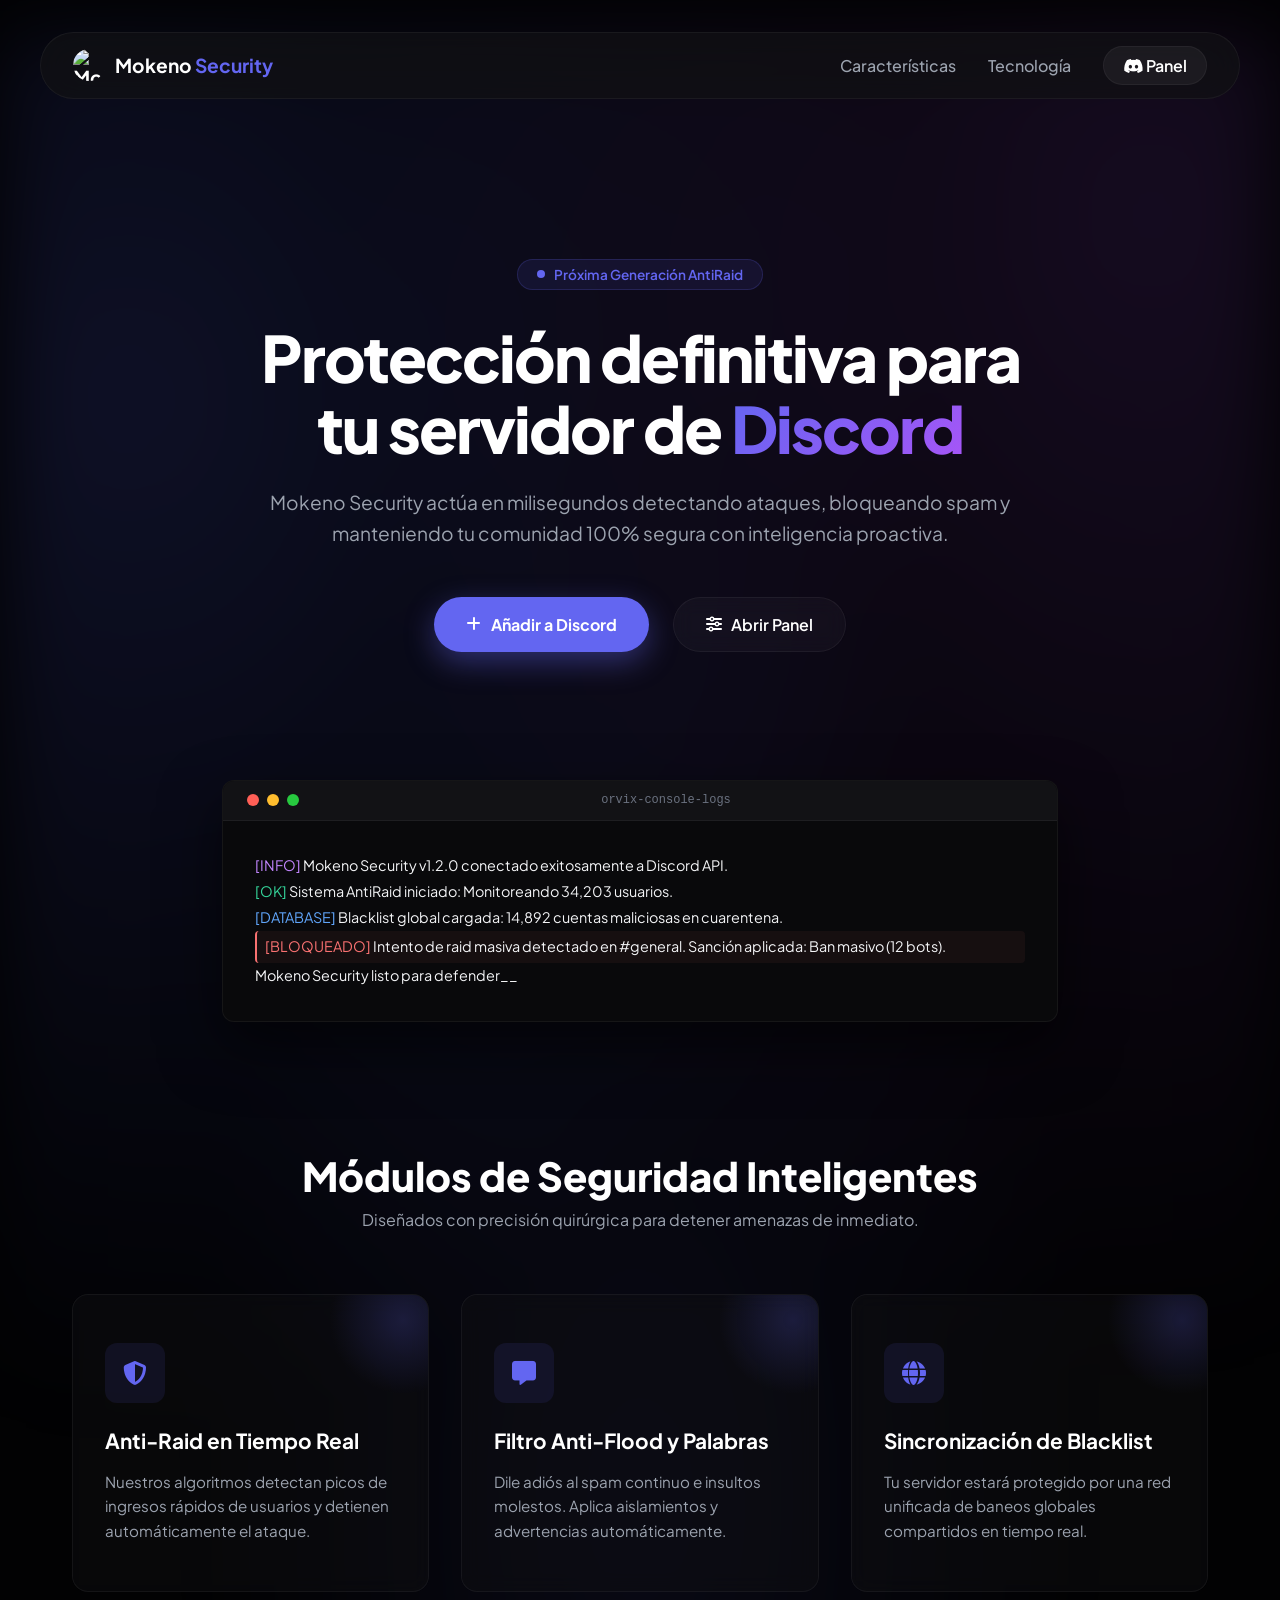
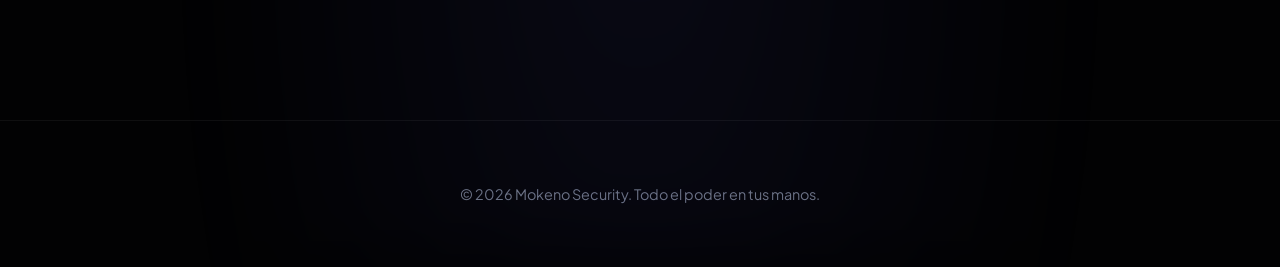
==== commit 3c8c6c82: "rg" ====
--- a/index.html
+++ b/index.html
@@ -1,4 +1,4 @@
-<!DOCTYPE html>
+﻿<!DOCTYPE html>
 <html lang="es">
 <head>
     <meta charset="UTF-8">
@@ -17,7 +17,7 @@
     <nav class="nav-pill" data-aos="fade-down" data-aos-duration="1000">
         <div class="nav-logo">
             <img src="https://i.ibb.co/cSg12pdZ/ct54.webp" alt="Mokeno Logo">
-            <span>Orvix <strong>Security</strong></span>
+            <span>Mokeno <strong>Security</strong></span>
         </div>
         <div class="nav-links-wrapper">
             <a href="#features">Características</a>
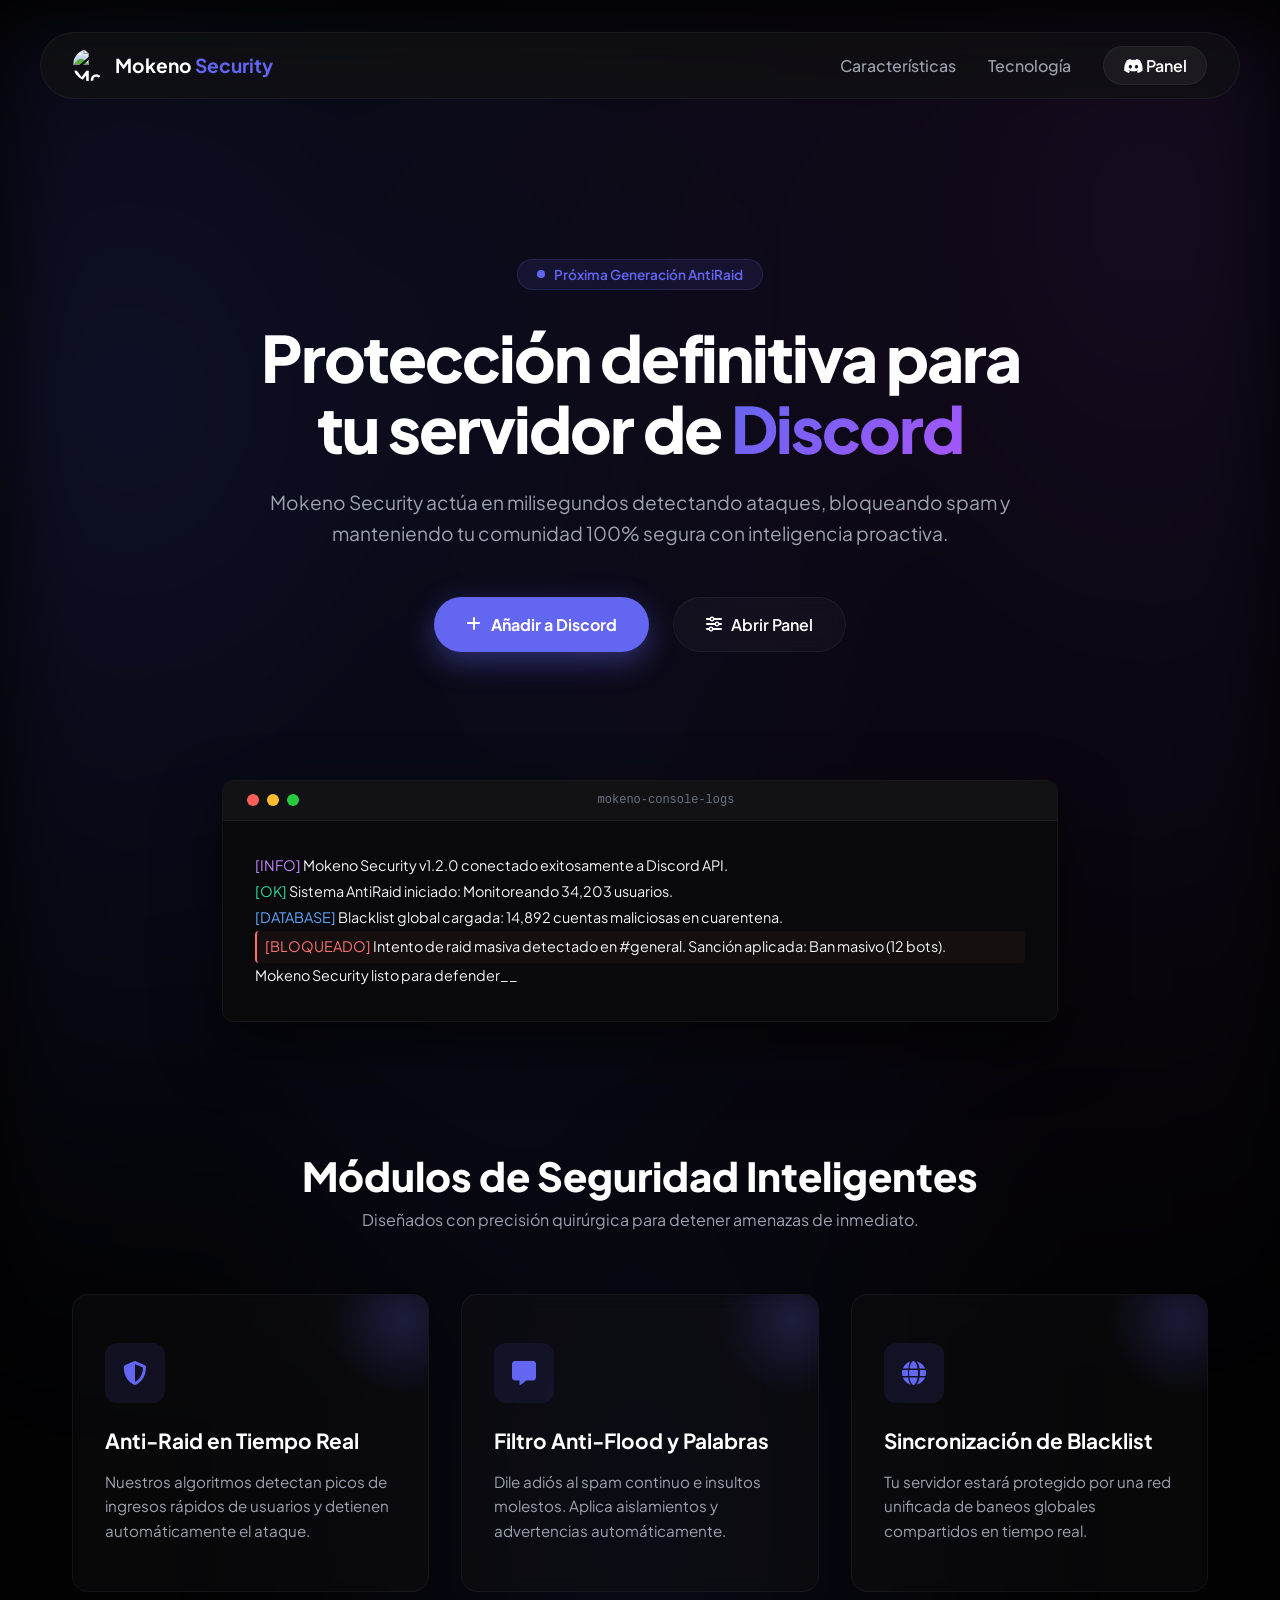
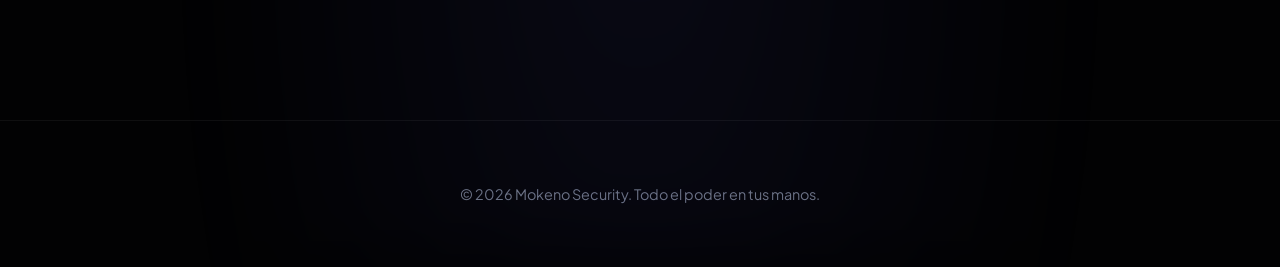
==== commit 39866262: "lop" ====
--- a/index.html
+++ b/index.html
@@ -52,7 +52,7 @@
                     <span></span>
                     <span></span>
                 </div>
-                <div class="terminal-title">orvix-console-logs</div>
+                <div class="terminal-title">mokeno-console-logs</div>
             </div>
             <div class="terminal-body">
                 <p class="t-line"><span class="t-purple">[INFO]</span> Mokeno Security v1.2.0 conectado exitosamente a Discord API.</p>
